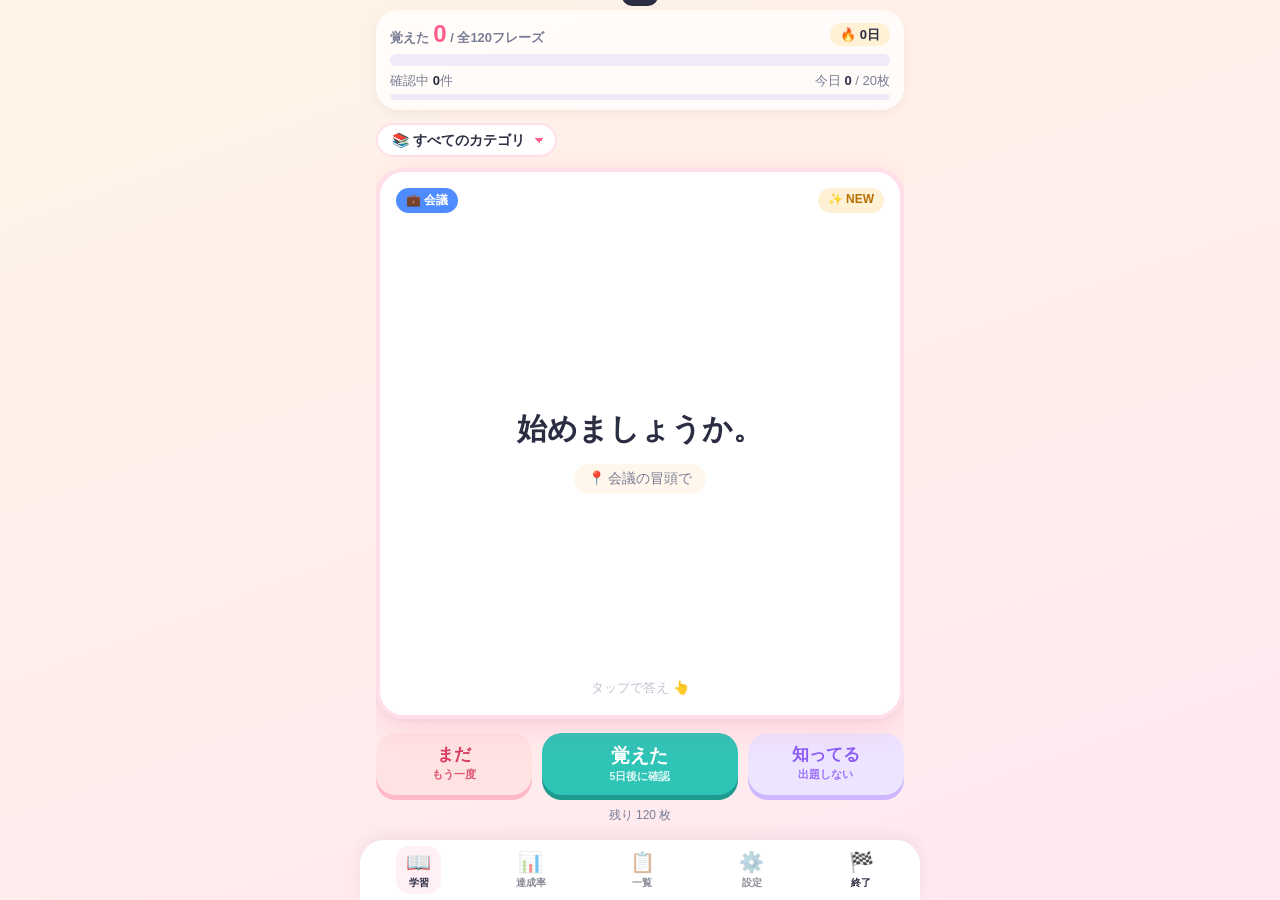
==== english-phrases/index.html @ 7aa5fe52 "Add english-phrases flashcard web app 120 phrases in 4 categories (phrases.json), spaced review (5/1" ====
<!doctype html>
<html lang="ja">
<head>
<meta charset="utf-8">
<meta name="viewport" content="width=device-width, initial-scale=1, viewport-fit=cut">
<meta name="theme-color" content="#FFF4E6">
<meta name="apple-mobile-web-app-capable" content="yes">
<meta name="mobile-web-app-capable" content="yes">
<meta name="apple-mobile-web-app-status-bar-style" content="default">
<meta name="apple-mobile-web-app-title" content="英語フレーズ">
<title>英語フレーズ</title>
<link rel="manifest" href="manifest.json">
<link rel="icon" href="icons/icon-192.png">
<link rel="apple-touch-icon" href="icons/apple-touch-icon.png">
<link rel="stylesheet" href="style.css">
</head>
<body>
<div id="app">
  <!-- ヘッダー：進捗 -->
  <header class="top">
    <div class="top-row">
      <div class="mastered"><span class="label">覚えた</span> <b id="mastered">0</b><span class="total"> / 全<span id="total">0</span>フレーズ</span></div>
      <div class="chips">
        <span class="chip streak" title="連続学習日数">🔥 <b id="streak">0</b>日</span>
      </div>
    </div>
    <div class="bar"><div class="bar-fill" id="bar"></div></div>
    <div class="top-row small">
      <span>確認中 <b id="reviewing">0</b>件</span>
      <span class="goal">今日 <b id="today">0</b> / <span id="goal">20</span>枚</span>
    </div>
    <div class="goalbar"><div class="goalbar-fill" id="goalbar"></div></div>
  </header>

  <!-- 学習画面 -->
  <main id="study" class="screen active">
    <div class="filter-row">
      <select id="catFilter" aria-label="カテゴリ"></select>
      <span class="combo" id="combo"></span>
    </div>

    <div class="card-wrap" id="cardWrap">
      <div class="card" id="card" role="button" tabindex="0" aria-label="カードを裏返す">
        <div class="face front">
          <div class="badges"><span class="cat-badge" id="fCat"></span><span class="due-badge" id="fDue"></span></div>
          <div class="ja" id="fJa"></div>
          <div class="note" id="fNote"></div>
          <div class="hint">タップで答え 👆</div>
        </div>
        <div class="face back">
          <div class="badges"><span class="cat-badge" id="bCat"></span></div>
          <div class="en" id="bEn"></div>
          <button class="speak" id="speakBtn" aria-label="読み上げ">🔊</button>
          <div class="alt"><span class="alt-label">似た言い方</span><span id="bAlt"></span>
            <button class="speak mini" id="speakAltBtn" aria-label="似た言い方を読み上げ">🔊</button></div>
          <div class="ja-small" id="bJa"></div>
        </div>
      </div>
      <div class="empty" id="empty" hidden>
        <div class="big">🎉</div>
        <p id="emptyMsg">今出題できるフレーズはありません！</p>
        <button class="btn primary" id="emptyFinish">今日の成果を見る</button>
      </div>
    </div>

    <div class="answers" id="answers">
      <button class="btn later" data-ans="later">まだ<small>もう一度</small></button>
      <button class="btn got" data-ans="got">覚えた<small id="gotSub">5日後に確認</small></button>
      <button class="btn known" data-ans="known">知ってる<small>出題しない</small></button>
    </div>
    <p class="queue-info" id="queueInfo"></p>
  </main>

  <!-- 達成率画面 -->
  <section id="stats" class="screen">
    <h2>カテゴリ別の達成率</h2>
    <div id="catStats"></div>
    <div class="stat-grid">
      <div class="stat"><div class="n" id="sStreak">0</div><div class="l">連続学習日数</div></div>
      <div class="stat"><div class="n" id="sBestStreak">0</div><div class="l">最長連続日数</div></div>
      <div class="stat"><div class="n" id="sBestCombo">0</div><div class="l">最高コンボ</div></div>
      <div class="stat"><div class="n" id="sTotal">0</div><div class="l">累計学習枚数</div></div>
    </div>
    <h3>最近の学習</h3>
    <div class="week" id="week"></div>
  </section>

  <!-- 一覧画面 -->
  <section id="list" class="screen">
    <h2>フレーズ一覧</h2>
    <div class="list-filters">
      <select id="listCat" aria-label="カテゴリ"></select>
      <select id="listStatus" aria-label="状態">
        <option value="all">すべて</option>
        <option value="new">未学習</option>
        <option value="learning">練習中</option>
        <option value="review">確認中</option>
        <option value="known">知ってる</option>
      </select>
    </div>
    <ul class="plist" id="plist"></ul>
  </section>

  <!-- 設定画面 -->
  <section id="settings" class="screen">
    <h2>設定</h2>
    <label class="setting">1日の目標枚数
      <div class="stepper">
        <button class="btn sm" id="goalMinus">−</button>
        <b id="goalVal">20</b>
        <button class="btn sm" id="goalPlus">＋</button>
      </div>
    </label>
    <label class="setting">読み上げ速度
      <select id="rate">
        <option value="0.7">ゆっくり</option>
        <option value="0.9">ふつう</option>
        <option value="1.05">はやい</option>
      </select>
    </label>
    <label class="setting">裏返したら自動で読み上げ
      <input type="checkbox" id="autoSpeak">
    </label>
    <div class="setting col">
      <p class="muted">学習記録はこの端末のブラウザ内に保存されます。</p>
      <button class="btn danger" id="resetBtn">学習記録をリセット</button>
    </div>
  </section>

  <!-- 下部ナビ -->
  <nav class="tabs">
    <button class="tab active" data-screen="study">📖<span>学習</span></button>
    <button class="tab" data-screen="stats">📊<span>達成率</span></button>
    <button class="tab" data-screen="list">📋<span>一覧</span></button>
    <button class="tab" data-screen="settings">⚙️<span>設定</span></button>
    <button class="tab finish" id="finishBtn">🏁<span>終了</span></button>
  </nav>
</div>

<!-- モーダル（お祝い・今日の成果） -->
<div class="modal" id="modal" hidden>
  <div class="modal-box" id="modalBox"></div>
</div>
<div class="confetti" id="confetti"></div>
<div class="toast" id="toast"></div>

<script src="app.js"></script>
</body>
</html>
---- english-phrases/style.css ----
:root {
  --bg: #FFF4E6;
  --bg2: #FFE8F1;
  --ink: #2B2D42;
  --muted: #7A7D95;
  --card: #FFFFFF;
  --pink: #FF5C8A;
  --orange: #FF9F1C;
  --yellow: #FFD23F;
  --green: #2EC4B6;
  --blue: #4F8CFF;
  --purple: #8B5CF6;
  --radius: 28px;
  --shadow: 0 10px 30px rgba(255, 92, 138, .18), 0 2px 6px rgba(0,0,0,.06);
}
* { box-sizing: border-box; -webkit-tap-highlight-color: transparent; }
html, body { margin: 0; height: 100%; }
body {
  font-family: -apple-system, BlinkMacSystemFont, "Hiragino Sans", "Hiragino Kaku Gothic ProN", "Noto Sans JP", sans-serif;
  color: var(--ink);
  background: linear-gradient(160deg, var(--bg) 0%, var(--bg2) 100%) fixed;
  overscroll-behavior: none;
  -webkit-user-select: none; user-select: none;
}
button { font: inherit; color: inherit; border: 0; background: none; cursor: pointer; }
select { font: inherit; }

#app {
  display: flex; flex-direction: column;
  height: 100dvh; max-width: 560px; margin: 0 auto;
  padding: calc(env(safe-area-inset-top) + 10px) 16px 0;
}

/* ---------- Header ---------- */
.top { background: rgba(255,255,255,.75); border-radius: 22px; padding: 10px 14px 10px; box-shadow: 0 4px 14px rgba(0,0,0,.05); }
.top-row { display: flex; justify-content: space-between; align-items: center; gap: 8px; }
.top-row.small { font-size: 13px; color: var(--muted); margin-top: 6px; }
.top-row.small b { color: var(--ink); }
.mastered { font-size: 15px; font-weight: 700; }
.mastered b { font-size: 24px; color: var(--pink); }
.mastered .label { font-size: 13px; color: var(--muted); }
.mastered .total { color: var(--muted); font-size: 13px; }
.chip { background: #FFF1D6; border-radius: 999px; padding: 4px 10px; font-size: 13px; font-weight: 700; white-space: nowrap; }
.bar, .goalbar { height: 12px; background: #F1E9F7; border-radius: 999px; overflow: hidden; margin-top: 6px; }
.goalbar { height: 6px; margin-top: 4px; }
.bar-fill { height: 100%; width: 0; background: linear-gradient(90deg, var(--pink), var(--orange), var(--yellow)); border-radius: 999px; transition: width .6s cubic-bezier(.2,.9,.3,1.2); }
.goalbar-fill { height: 100%; width: 0; background: linear-gradient(90deg, var(--green), var(--blue)); border-radius: 999px; transition: width .4s; }
.goalbar-fill.done { background: linear-gradient(90deg, var(--yellow), var(--orange)); }

/* ---------- Screens ---------- */
.screen { display: none; flex: 1; min-height: 0; overflow-y: auto; padding: 12px 0 16px; -webkit-overflow-scrolling: touch; }
.screen.active { display: flex; flex-direction: column; }
#study { overflow: hidden; }
h2 { font-size: 20px; margin: 6px 4px 12px; }
h3 { font-size: 16px; margin: 18px 4px 8px; }

.filter-row { display: flex; justify-content: space-between; align-items: center; min-height: 36px; }
.filter-row select, .list-filters select, .setting select {
  appearance: none; -webkit-appearance: none;
  background: #fff; border-radius: 999px; padding: 7px 30px 7px 14px; border: 2px solid #FFE0EA;
  font-size: 14px; font-weight: 700; color: var(--ink);
  background-image: linear-gradient(45deg, transparent 50%, var(--pink) 50%), linear-gradient(135deg, var(--pink) 50%, transparent 50%);
  background-position: calc(100% - 16px) 50%, calc(100% - 11px) 50%;
  background-size: 5px 5px; background-repeat: no-repeat;
}
.combo { font-weight: 900; font-size: 18px; color: var(--orange); opacity: 0; transform: scale(.6); transition: .2s; }
.combo.show { opacity: 1; transform: scale(1); }
.combo.pop { animation: pop .35s; }
@keyframes pop { 0% { transform: scale(1); } 40% { transform: scale(1.45); } 100% { transform: scale(1); } }

/* ---------- Card ---------- */
.card-wrap { flex: 1; min-height: 0; perspective: 1400px; margin: 10px 0 14px; position: relative; }
.card { position: absolute; inset: 0; transform-style: preserve-3d; transition: transform .55s cubic-bezier(.3,1.3,.5,1); cursor: pointer; outline: none; }
.card.flipped { transform: rotateY(180deg); }
.card.enter { animation: enter .35s cubic-bezier(.2,1.2,.4,1); }
.card.leave-left { animation: leaveL .25s forwards; }
.card.leave-right { animation: leaveR .25s forwards; }
.card.leave-up { animation: leaveU .25s forwards; }
@keyframes enter { from { opacity: 0; transform: translateY(24px) scale(.92); } to { opacity: 1; transform: none; } }
@keyframes leaveL { to { opacity: 0; transform: translateX(-60%) rotate(-10deg) rotateY(180deg); } }
@keyframes leaveR { to { opacity: 0; transform: translateX(60%) rotate(10deg) rotateY(180deg); } }
@keyframes leaveU { to { opacity: 0; transform: translateY(-50%) scale(.8) rotateY(180deg); } }

.face {
  position: absolute; inset: 0; backface-visibility: hidden; -webkit-backface-visibility: hidden;
  border-radius: var(--radius); background: var(--card); box-shadow: var(--shadow);
  display: flex; flex-direction: column; align-items: center; justify-content: flex-start;
  padding: 58px 22px 44px; text-align: center; overflow-x: hidden; overflow-y: auto;
}
.front { border: 4px solid #FFE0EA; }
.back { transform: rotateY(180deg); background: linear-gradient(160deg, #FFFFFF 0%, #F0F7FF 100%); border: 4px solid #D8E7FF; }
.badges { position: absolute; top: 16px; left: 16px; right: 16px; display: flex; justify-content: space-between; gap: 6px; }
.cat-badge { font-size: 12px; font-weight: 700; padding: 4px 10px; border-radius: 999px; color: #fff; background: var(--blue); }
.due-badge { font-size: 12px; font-weight: 700; padding: 4px 10px; border-radius: 999px; background: #FFF1D6; color: #B86E00; }
.due-badge:empty { display: none; }
.ja { font-size: clamp(22px, 6.4vw, 30px); font-weight: 800; line-height: 1.45; }
.note { margin-top: 14px; font-size: 14px; color: var(--muted); background: #FFF6EC; padding: 6px 14px; border-radius: 999px; }
.face > * { flex-shrink: 0; }
.face .ja, .face .en { margin-top: auto; }
.face .note, .face .ja-small { margin-bottom: auto; }
.back { padding-bottom: 24px; }
.hint { position: absolute; bottom: 18px; font-size: 13px; color: #C1C3D3; }
.en { font-size: clamp(24px, 7vw, 34px); font-weight: 800; line-height: 1.3; color: #1D3B8F; -webkit-user-select: text; user-select: text; }
.speak { margin-top: 16px; width: 64px; height: 64px; border-radius: 50%; font-size: 28px; background: var(--yellow); box-shadow: 0 6px 0 #E0B400; transition: transform .1s, box-shadow .1s; }
.speak:active { transform: translateY(4px); box-shadow: 0 2px 0 #E0B400; }
.speak.mini { width: 34px; height: 34px; font-size: 15px; margin: 0 0 0 6px; box-shadow: 0 3px 0 #E0B400; vertical-align: middle; }
.alt { margin-top: 22px; font-size: 16px; color: var(--ink); background: #fff; border: 2px dashed #C9DBFF; border-radius: 18px; padding: 10px 14px; display: flex; flex-wrap: wrap; align-items: center; justify-content: center; gap: 4px; }
.alt-label { display: block; width: 100%; font-size: 11px; font-weight: 700; color: var(--blue); }
.ja-small { margin-top: 14px; font-size: 13px; color: var(--muted); }

.empty { position: absolute; inset: 0; display: flex; flex-direction: column; align-items: center; justify-content: center; text-align: center; background: #fff; border-radius: var(--radius); box-shadow: var(--shadow); padding: 24px; }
.empty[hidden] { display: none; }
.empty .big { font-size: 64px; }
.empty p { font-weight: 700; line-height: 1.6; }

/* ---------- Buttons ---------- */
.answers { display: grid; grid-template-columns: 1fr 1.25fr 1fr; gap: 10px; transition: opacity .2s; }
.answers.disabled { opacity: .35; pointer-events: none; }
.btn { border-radius: 20px; padding: 12px 6px; font-weight: 800; font-size: 17px; display: flex; flex-direction: column; align-items: center; line-height: 1.2; transition: transform .1s, box-shadow .1s; }
.btn small { font-size: 10.5px; font-weight: 700; opacity: .85; margin-top: 3px; }
.btn:active { transform: translateY(4px); }
.btn.later { background: #FFE3E3; color: #D63A5E; box-shadow: 0 5px 0 #FFB8C6; }
.btn.got { background: var(--green); color: #fff; box-shadow: 0 5px 0 #1E9A8F; font-size: 19px; }
.btn.known { background: #EDE4FF; color: var(--purple); box-shadow: 0 5px 0 #CDB8FF; }
.btn.later:active, .btn.got:active, .btn.known:active { box-shadow: 0 1px 0 rgba(0,0,0,.1); }
.btn.primary { background: var(--pink); color: #fff; box-shadow: 0 5px 0 #D63A6A; padding: 14px 24px; flex-direction: row; justify-content: center; }
.btn.danger { background: #fff; color: #D63A5E; border: 2px solid #FFC2D0; padding: 12px; flex-direction: row; justify-content: center; }
.btn.sm { width: 40px; height: 40px; padding: 0; background: #fff; border: 2px solid #FFE0EA; justify-content: center; font-size: 20px; }
.queue-info { text-align: center; font-size: 12px; color: var(--muted); margin: 12px 0 0; min-height: 15px; }

/* ---------- Stats ---------- */
.cat-stat { background: #fff; border-radius: 22px; padding: 14px 16px; margin-bottom: 10px; box-shadow: 0 4px 14px rgba(0,0,0,.05); }
.cat-stat .head { display: flex; align-items: center; justify-content: space-between; font-weight: 800; }
.cat-stat .pct { font-size: 22px; }
.cat-stat .bar { height: 14px; }
.cat-stat .bar-fill { background: var(--c); }
.cat-stat .meta { font-size: 12px; color: var(--muted); margin-top: 6px; display: flex; gap: 10px; flex-wrap: wrap; }
.cat-stat .study-btn { font-size: 12px; font-weight: 800; color: var(--c); background: #fff; border: 2px solid var(--c); padding: 3px 10px; border-radius: 999px; }
.stat-grid { display: grid; grid-template-columns: 1fr 1fr; gap: 10px; margin-top: 8px; }
.stat { background: #fff; border-radius: 20px; padding: 14px; text-align: center; box-shadow: 0 4px 14px rgba(0,0,0,.05); }
.stat .n { font-size: 28px; font-weight: 900; color: var(--pink); }
.stat .l { font-size: 12px; color: var(--muted); font-weight: 700; }
.week { display: grid; grid-template-columns: repeat(7, 1fr); gap: 6px; background: #fff; border-radius: 20px; padding: 14px 10px; box-shadow: 0 4px 14px rgba(0,0,0,.05); align-items: end; }
.day { display: flex; flex-direction: column; align-items: center; gap: 4px; font-size: 11px; color: var(--muted); }
.day .col { width: 100%; max-width: 26px; height: 80px; background: #F6F1FA; border-radius: 8px; display: flex; align-items: flex-end; overflow: hidden; }
.day .col i { display: block; width: 100%; background: linear-gradient(0deg, var(--green), var(--blue)); border-radius: 8px; }
.day .col i.done { background: linear-gradient(0deg, var(--orange), var(--yellow)); }
.day b { color: var(--ink); font-size: 12px; }

/* ---------- List ---------- */
.list-filters { display: flex; gap: 8px; margin-bottom: 10px; flex-wrap: wrap; }
.plist { list-style: none; margin: 0; padding: 0; }
.plist li { background: #fff; border-radius: 18px; padding: 12px 14px; margin-bottom: 8px; display: flex; align-items: center; gap: 10px; box-shadow: 0 2px 8px rgba(0,0,0,.04); }
.plist .txt { flex: 1; min-width: 0; }
.plist .en { font-size: 15px; font-weight: 700; line-height: 1.35; color: #1D3B8F; }
.plist .jp { font-size: 12px; color: var(--muted); margin-top: 4px; display: flex; flex-wrap: wrap; align-items: center; gap: 6px; }
.plist .st { font-size: 11px; font-weight: 800; padding: 3px 8px; border-radius: 999px; white-space: nowrap; }
.st.new { background: #F1F1F6; color: var(--muted); }
.st.learning { background: #FFE3E3; color: #D63A5E; }
.st.review { background: #D9F6F2; color: #158C80; }
.st.known { background: #EDE4FF; color: var(--purple); }
.plist .act { font-size: 12px; font-weight: 800; color: var(--pink); border: 2px solid #FFC2D0; border-radius: 999px; padding: 4px 10px; white-space: nowrap; }
.plist .sp { font-size: 18px; padding: 4px; }
.plist .empty-li { justify-content: center; color: var(--muted); }

/* ---------- Settings ---------- */
.setting { display: flex; justify-content: space-between; align-items: center; background: #fff; border-radius: 20px; padding: 14px 16px; margin-bottom: 10px; font-weight: 700; box-shadow: 0 4px 14px rgba(0,0,0,.05); }
.setting.col { flex-direction: column; align-items: stretch; }
.setting input[type=checkbox] { width: 24px; height: 24px; accent-color: var(--pink); }
.stepper { display: flex; align-items: center; gap: 12px; }
.stepper b { min-width: 32px; text-align: center; font-size: 20px; }
.muted { color: var(--muted); font-size: 13px; font-weight: 400; margin: 0 0 10px; }

/* ---------- Tabs ---------- */
.tabs { display: flex; justify-content: space-around; background: #fff; border-radius: 24px 24px 0 0; padding: 6px 4px calc(env(safe-area-inset-bottom) + 6px); box-shadow: 0 -4px 16px rgba(0,0,0,.06); margin: 0 -16px; }
.tab { display: flex; flex-direction: column; align-items: center; font-size: 20px; padding: 4px 10px; border-radius: 14px; opacity: .55; }
.tab span { font-size: 10px; font-weight: 700; margin-top: 2px; }
.tab.active { opacity: 1; background: #FFF0F5; }
.tab.finish { opacity: 1; }

/* ---------- Modal / Confetti / Toast ---------- */
.modal { position: fixed; inset: 0; background: rgba(43,45,66,.45); display: flex; align-items: center; justify-content: center; padding: 20px; z-index: 50; animation: fade .2s; }
.modal[hidden] { display: none; }
@keyframes fade { from { opacity: 0; } }
.modal-box { background: #fff; border-radius: 30px; padding: 26px 22px 22px; width: 100%; max-width: 380px; text-align: center; animation: enter .4s cubic-bezier(.2,1.3,.4,1); max-height: 90dvh; overflow-y: auto; }
.modal-box .big { font-size: 64px; line-height: 1; }
.modal-box h3 { font-size: 22px; margin: 12px 0 6px; }
.modal-box p { color: var(--muted); margin: 6px 0 16px; line-height: 1.6; }
.modal-box .btn { width: 100%; margin-top: 8px; }
.summary { display: grid; grid-template-columns: 1fr 1fr; gap: 8px; margin: 14px 0; }
.summary div { background: #FFF6EC; border-radius: 16px; padding: 10px 6px; }
.summary b { display: block; font-size: 26px; color: var(--pink); }
.summary span { font-size: 12px; color: var(--muted); font-weight: 700; }
.confetti { position: fixed; inset: 0; pointer-events: none; z-index: 60; overflow: hidden; }
.confetti i { position: absolute; top: -20px; width: 10px; height: 14px; border-radius: 3px; animation: fall linear forwards; }
@keyframes fall { to { transform: translate3d(var(--dx), 110vh, 0) rotate(var(--r)); } }
.toast { position: fixed; left: 50%; top: calc(env(safe-area-inset-top) + 16px); transform: translate(-50%, -150%); background: var(--ink); color: #fff; padding: 10px 18px; border-radius: 999px; font-weight: 700; font-size: 14px; z-index: 70; transition: transform .3s cubic-bezier(.2,1.3,.4,1); white-space: nowrap; }
.toast.show { transform: translate(-50%, 0); }

@media (max-height: 720px) {
  .ja-small { display: none; }
  .en { font-size: clamp(22px, 6.4vw, 28px); }
}
@media (max-height: 640px) {
  .speak { width: 52px; height: 52px; font-size: 22px; margin-top: 10px; }
  .alt { margin-top: 12px; font-size: 15px; padding: 8px 12px; }
  .btn { padding: 10px 4px; }
}
@media (max-height: 580px) {
  .face { padding: 50px 16px 16px; }
  .en { font-size: 22px; }
  .speak { width: 44px; height: 44px; font-size: 19px; margin-top: 8px; }
  .alt { margin-top: 10px; font-size: 14px; }
  .top { padding: 8px 12px; }
  .mastered b { font-size: 20px; }
}
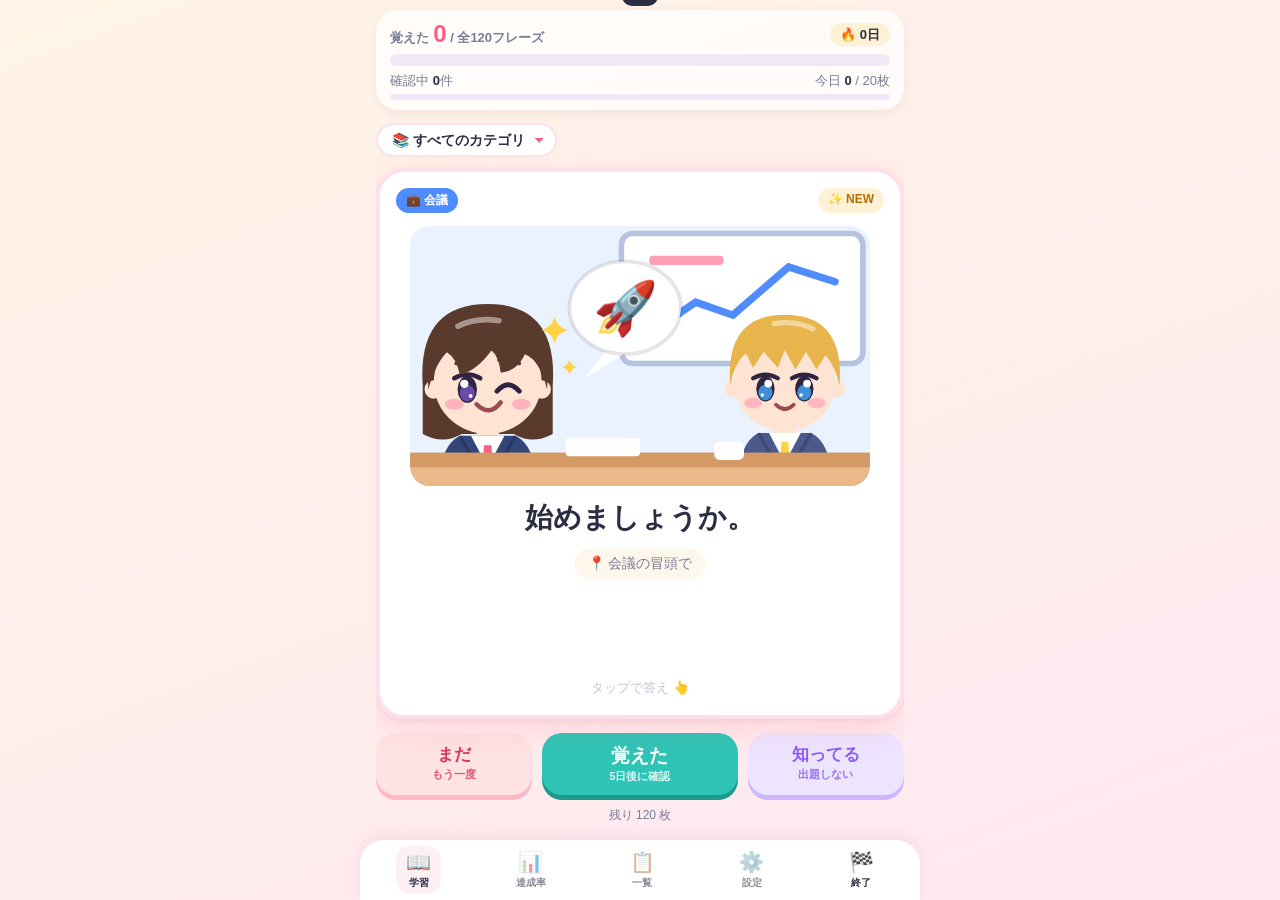
==== commit f04ef199: "english-phrases: add anime-style scene illustrations to cards Each card front shows an SVG scene (ba" ====
--- a/english-phrases/index.html
+++ b/english-phrases/index.html
@@ -43,6 +43,7 @@
       <div class="card" id="card" role="button" tabindex="0" aria-label="カードを裏返す">
         <div class="face front">
           <div class="badges"><span class="cat-badge" id="fCat"></span><span class="due-badge" id="fDue"></span></div>
+          <div class="illust" id="fIllust"></div>
           <div class="ja" id="fJa"></div>
           <div class="note" id="fNote"></div>
           <div class="hint">タップで答え 👆</div>
@@ -144,6 +145,7 @@
 <div class="confetti" id="confetti"></div>
 <div class="toast" id="toast"></div>
 
+<script src="illust.js"></script>
 <script src="app.js"></script>
 </body>
 </html>
--- a/english-phrases/style.css
+++ b/english-phrases/style.css
@@ -93,9 +93,18 @@
 .cat-badge { font-size: 12px; font-weight: 700; padding: 4px 10px; border-radius: 999px; color: #fff; background: var(--blue); }
 .due-badge { font-size: 12px; font-weight: 700; padding: 4px 10px; border-radius: 999px; background: #FFF1D6; color: #B86E00; }
 .due-badge:empty { display: none; }
-.ja { font-size: clamp(22px, 6.4vw, 30px); font-weight: 800; line-height: 1.45; }
+.ja { font-size: clamp(21px, 6vw, 28px); font-weight: 800; line-height: 1.45; }
 .note { margin-top: 14px; font-size: 14px; color: var(--muted); background: #FFF6EC; padding: 6px 14px; border-radius: 999px; }
 .face > * { flex-shrink: 0; }
+.illust { width: 100%; max-width: 460px; flex: 1 1 0; min-height: 90px; max-height: 260px; border-radius: 20px; overflow: hidden; margin: 0 auto 12px; background: #F4F0FA; }
+.illust svg, .illust .illust-img { display: block; width: 100%; height: 100%; object-fit: cover; }
+.illust:empty { display: none; }
+.face.front { padding: 54px 16px 40px; }
+.face.front > .illust { flex-shrink: 1; }
+.face.front .ja { margin-top: 0; }
+.face.front .note { margin-bottom: 0; margin-top: 10px; }
+.face.front .illust:empty ~ .ja { margin-top: auto; }
+.face.front .illust:empty ~ .note { margin-bottom: auto; }
 .face .ja, .face .en { margin-top: auto; }
 .face .note, .face .ja-small { margin-bottom: auto; }
 .back { padding-bottom: 24px; }
@@ -202,11 +211,17 @@
   .en { font-size: clamp(22px, 6.4vw, 28px); }
 }
 @media (max-height: 640px) {
+  .face.front { padding-bottom: 18px; }
+  .face.front .hint { display: none; }
+  .ja { font-size: 19px; }
+  .illust { min-height: 80px; }
   .speak { width: 52px; height: 52px; font-size: 22px; margin-top: 10px; }
   .alt { margin-top: 12px; font-size: 15px; padding: 8px 12px; }
   .btn { padding: 10px 4px; }
 }
 @media (max-height: 580px) {
+  .illust { margin-bottom: 8px; }
+  .note { margin-top: 8px; }
   .face { padding: 50px 16px 16px; }
   .en { font-size: 22px; }
   .speak { width: 44px; height: 44px; font-size: 19px; margin-top: 8px; }
